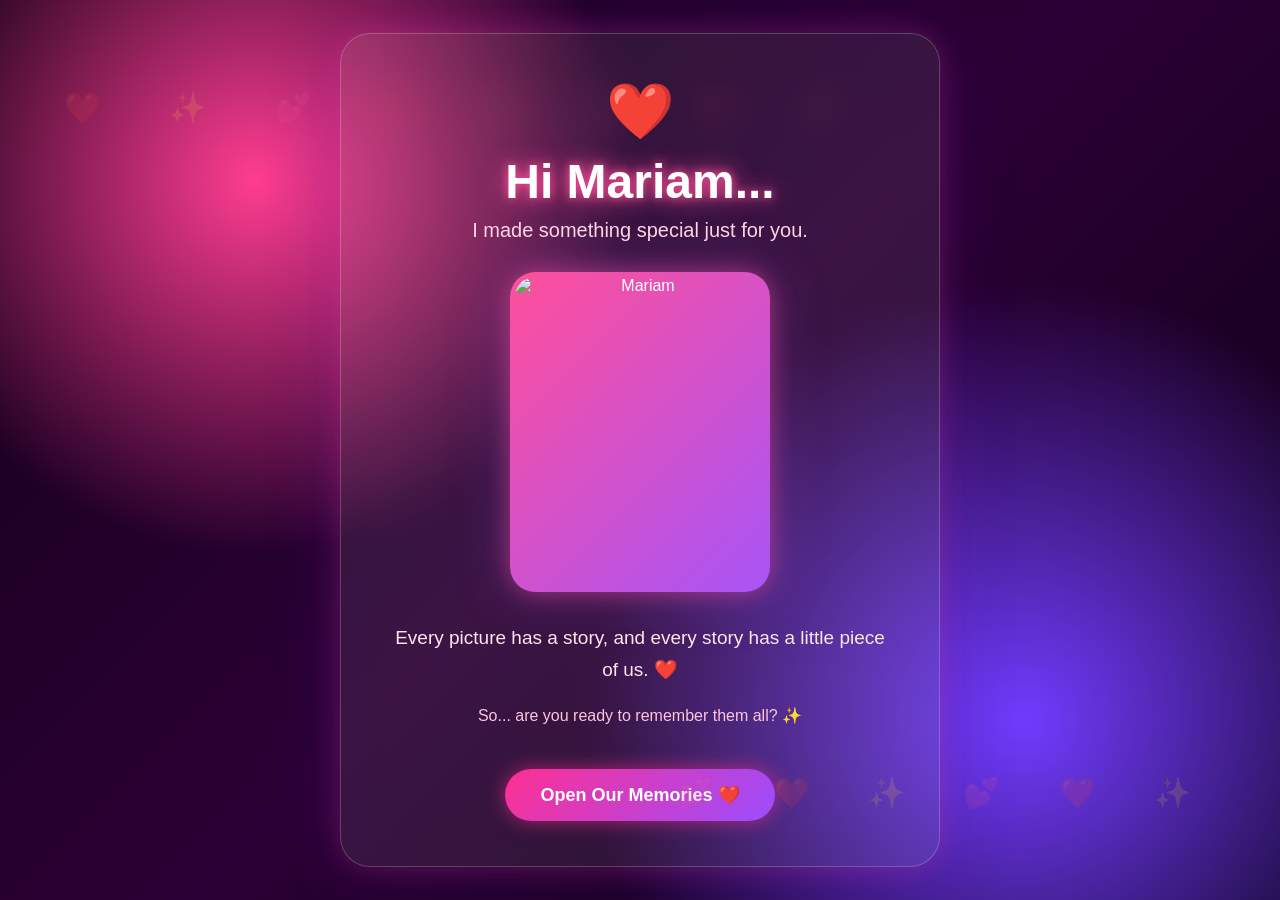
==== mariam.html @ 78972c7c "Add files via upload" ====
<!DOCTYPE html>
<html lang="en">

<head>
    <meta charset="UTF-8">

    <meta name="viewport" content="width=device-width, initial-scale=1.0">

    <title>For Mariam ❤️</title>

    <link rel="stylesheet" href="style.css">
</head>

<body class="mariam-page">

    <div class="mariam-container">

        <div class="heart">❤️</div>

        <h1>Hi Mariam...</h1>

        <p class="intro">
            I made something special just for you.
        </p>

        <div class="mariam-photo">
            <img src="images/mariam.jpg" alt="Mariam">
        </div>

        <p class="message">
            Every picture has a story,
            and every story has a little piece of us. ❤️
        </p>

        <p class="message small">
            So... are you ready to remember them all? ✨
        </p>


        <a href="memories.html" class="memories-button">
    Open Our Memories ❤️
</a>


    </div>

</body>

</html>
---- style.css ----
* {
    margin: 0;
    padding: 0;
    box-sizing: border-box;
}

body {
    min-height: 100vh;
    font-family: Arial, sans-serif;

    background:
        radial-gradient(circle at 20% 20%, #ff4f9a 0%, transparent 30%),
        radial-gradient(circle at 80% 80%, #7c3aed 0%, transparent 30%),
        linear-gradient(135deg, #100014, #26002f, #08000d);

    display: flex;
    justify-content: center;
    align-items: center;

    color: white;
    overflow-x: hidden;
    overflow-y: auto;
}

body::before {
    content: "❤️ ✨ 💕 ❤️ ✨ 💕 ❤️ ✨";
    position: fixed;
    top: 10%;
    left: 5%;
    font-size: 30px;
    opacity: 0.15;
    letter-spacing: 30px;
    animation: float 8s infinite linear;
}

body::after {
    content: "💕 ❤️ ✨ 💕 ❤️ ✨";
    position: fixed;
    bottom: 10%;
    right: 5%;
    font-size: 30px;
    opacity: 0.15;
    letter-spacing: 25px;
    animation: float 10s infinite linear reverse;
}

.login-box {
    width: 90%;
    max-width: 420px;

    padding: 45px 35px;

    text-align: center;

    background: rgba(255, 255, 255, 0.08);

    border: 1px solid rgba(255, 255, 255, 0.2);

    border-radius: 30px;

    backdrop-filter: blur(20px);

    box-shadow:
        0 0 30px rgba(255, 0, 128, 0.3),
        inset 0 0 30px rgba(255, 255, 255, 0.03);
}

.heart {
    font-size: 55px;
    margin-bottom: 15px;

    animation: heartbeat 1.5s infinite;
}

.login-box h1 {
    font-size: 35px;
    margin-bottom: 10px;

    text-shadow:
        0 0 10px #ff4f9a,
        0 0 25px #ff4f9a;
}

.login-box > p {
    color: #ffc9e5;
    margin-bottom: 30px;
    font-size: 16px;
}

input {
    width: 100%;

    padding: 16px;

    margin-bottom: 15px;

    border: 1px solid rgba(255,255,255,0.25);

    border-radius: 15px;

    outline: none;

    background: rgba(0,0,0,0.25);

    color: white;

    font-size: 16px;

    text-align: center;
}

input::placeholder {
    color: #e9c4d9;
}

input:focus {
    border-color: #ff4f9a;

    box-shadow:
        0 0 15px rgba(255,79,154,0.5);
}

button {
    width: 100%;

    padding: 16px;

    margin-top: 10px;

    border: none;

    border-radius: 15px;

    background: linear-gradient(
        90deg,
        #ff2f92,
        #9b4dff
    );

    color: white;

    font-size: 17px;

    font-weight: bold;

    cursor: pointer;

    transition: 0.3s;

    box-shadow:
        0 0 20px rgba(255,47,146,0.4);
}

button:hover {
    transform: scale(1.04);

    box-shadow:
        0 0 35px rgba(255,47,146,0.8);
}

#error {
    margin-top: 20px;

    color: #ff9bc7;

    font-size: 15px;
}

@keyframes heartbeat {

    0% {
        transform: scale(1);
    }

    25% {
        transform: scale(1.15);
    }

    40% {
        transform: scale(1);
    }

    60% {
        transform: scale(1.15);
    }

    100% {
        transform: scale(1);
    }
}

@keyframes float {

    0% {
        transform: translateY(0);
    }

    50% {
        transform: translateY(-30px);
    }

    100% {
        transform: translateY(0);
    }
}

@media (max-width: 500px) {

    .login-box {
        padding: 35px 25px;
    }

    .login-box h1 {
        font-size: 28px;
    }

}
/* =========================
   MARIAM INTRO PAGE ❤️
========================= */

.mariam-page {
    min-height: 100vh;
    margin: 0;

    display: flex;
    justify-content: center;
    align-items: center;

    font-family: Arial, sans-serif;
    color: white;

    background:
        radial-gradient(circle at 20% 20%, #ff3d91 0%, transparent 30%),
        radial-gradient(circle at 80% 80%, #713cff 0%, transparent 35%),
        linear-gradient(135deg, #120016, #2b0035, #09000f);

    overflow-x: hidden;
}


/* Main box */

.mariam-container {
    width: min(90%, 600px);

    padding: 45px 35px;

    text-align: center;

    border-radius: 30px;

    background: rgba(255, 255, 255, 0.08);

    border: 1px solid rgba(255, 255, 255, 0.2);

    backdrop-filter: blur(18px);

    box-shadow:
        0 0 30px rgba(255, 55, 150, 0.25),
        0 0 80px rgba(120, 50, 255, 0.15);

    animation: fadeIn 1.2s ease;
}


/* Heart */

.heart {
    font-size: 55px;

    margin-bottom: 10px;

    animation: heartbeat 1.5s infinite;
}


/* Title */

.mariam-container h1 {
    margin: 10px 0;

    font-size: 48px;

    text-shadow:
        0 0 10px #ff4f9a,
        0 0 25px #ff4f9a;
}


/* Intro */

.intro {
    font-size: 20px;

    color: #ffd4e8;

    margin-bottom: 30px;
}


/* Mariam photo */

.mariam-photo {
    width: 260px;
    height: 320px;

    margin: 0 auto 30px;

    border-radius: 25px;

    padding: 5px;

    background: linear-gradient(
        135deg,
        #ff4f9a,
        #a855f7
    );

    box-shadow:
        0 0 25px rgba(255, 79, 154, 0.5),
        0 0 60px rgba(168, 85, 247, 0.25);
}

.mariam-photo img {
    width: 100%;
    height: 100%;

    object-fit: cover;

    border-radius: 20px;

    display: block;
}


/* Messages */

.message {
    font-size: 19px;

    line-height: 1.7;

    color: #ffe5f0;

    margin: 15px auto;

    max-width: 500px;
}

.message.small {
    font-size: 16px;

    color: #ffc5df;
}


/* Button */

.story-button {
    display: inline-block;

    margin-top: 25px;

    padding: 16px 30px;

    border-radius: 50px;

    text-decoration: none;

    color: white;

    font-size: 18px;

    font-weight: bold;

    background: linear-gradient(
        90deg,
        #ff2693,
        #9b4dff
    );

    box-shadow:
        0 0 20px rgba(255, 38, 147, 0.5);

    transition: 0.3s;
}

.story-button:hover {
    transform: scale(1.06);

    box-shadow:
        0 0 30px rgba(255, 38, 147, 0.8);
}


/* Animations */

@keyframes heartbeat {

    0%,
    100% {
        transform: scale(1);
    }

    50% {
        transform: scale(1.15);
    }
}

@keyframes fadeIn {

    from {
        opacity: 0;
        transform: translateY(25px);
    }

    to {
        opacity: 1;
        transform: translateY(0);
    }
}


/* Mobile */

@media (max-width: 600px) {

    .mariam-container {
        padding: 35px 20px;
    }

    .mariam-container h1 {
        font-size: 38px;
    }

    .mariam-photo {
        width: 220px;
        height: 280px;
    }
}
/* =========================
   MEMORIES PAGE ❤️
========================= */

.memories-page {
    min-height: 100vh;
    margin: 0;
    padding: 60px 20px 100px;
    box-sizing: border-box;

    font-family: Arial, sans-serif;
    color: white;

    background:
        radial-gradient(circle at 15% 15%, #ff3d91 0%, transparent 28%),
        radial-gradient(circle at 85% 80%, #713cff 0%, transparent 32%),
        linear-gradient(135deg, #16001d, #2b0038, #0d0012);

    overflow-x: hidden;
    overflow-y: auto;

    display: block;
}


/* =========================
   TITLE
========================= */

.memories-header {
    text-align: center;
    margin-bottom: 60px;
}

.memories-header .small-heart {
    font-size: 45px;
}

.memories-header h1 {
    font-size: 48px;
    margin: 10px 0;

    text-shadow:
        0 0 10px #ff4f9a,
        0 0 25px #ff4f9a;
}

.memories-header p {
    font-size: 19px;
    color: #ffd6ec;
}

.memories-header .flip-hint {
    font-size: 15px;
    opacity: 0.7;
}


/* =========================
   MEMORIES CONTAINER
========================= */

.memory-grid {
    width: 100%;
    max-width: 650px;

    margin: 0 auto;

    display: flex;
    flex-direction: column;
    align-items: center;

    gap: 50px;
}


/* =========================
   MEMORY CARD
========================= */

.memory-card {
    width: 100%;
    max-width: 500px;
    height: 320px;

    position: relative;

    perspective: 1200px;

    cursor: pointer;

    margin: 0 auto;
}


/* =========================
   CARD INNER
========================= */

.memory-card-inner {
    width: 100%;
    height: 100%;

    position: relative;

    transform-style: preserve-3d;

    transition: transform 0.9s ease;
}


/* =========================
   FLIP ON HOVER ❤️
========================= */

.memory-card:hover .memory-card-inner {
    transform: rotateY(180deg);
}


/* =========================
   FRONT + BACK
========================= */

.memory-front,
.memory-back {
    position: absolute;

    inset: 0;

    width: 100%;
    height: 100%;

    border-radius: 28px;

    padding: 25px;

    box-sizing: border-box;

    backface-visibility: hidden;

    overflow: hidden;
}


/* =========================
   FRONT
========================= */

.memory-front {

    background: #24102d;

    border: 2px solid rgba(255, 79, 154, 0.7);

    box-shadow:
        0 0 30px rgba(255, 47, 146, 0.35);
}


/* =========================
   IMAGE
========================= */

.memory-front img {

    width: 100%;
    height: 100%;

    object-fit: cover;

    display: block;

    position: absolute;

    inset: 0;

    border-radius: 26px;
}


/* =========================
   DARK GRADIENT
========================= */

.memory-front::after {

    content: "";

    position: absolute;

    inset: 0;

    background:
        linear-gradient(
            to top,
            rgba(0, 0, 0, 0.85),
            transparent 55%
        );

    border-radius: 26px;
}


/* =========================
   IMAGE TITLE
========================= */

.memory-front h3 {

    position: absolute;

    bottom: 25px;
    left: 0;

    width: 100%;

    padding: 0 20px;

    box-sizing: border-box;

    text-align: center;

    z-index: 2;

    font-size: 28px;

    margin: 0;

    color: white;

    text-shadow:
        0 0 10px black,
        0 0 20px #ff4f9a;
}


/* =========================
   BACK
========================= */

.memory-back {

    transform: rotateY(180deg);

    display: flex;

    flex-direction: column;

    justify-content: flex-start;

    align-items: center;

    text-align: center;

    background:
        linear-gradient(
            135deg,
            #48123f,
            #30105b
        );

    border: 2px solid rgba(255, 79, 154, 0.7);

    box-shadow:
        0 0 35px rgba(168, 85, 247, 0.35);

    overflow: hidden;
}


/* =========================
   BACK TITLE
========================= */

.memory-back h3 {

    flex-shrink: 0;

    font-size: 28px;

    margin: 0 0 12px;

    color: white;

    text-shadow:
        0 0 12px #ff4f9a;
}


/* =========================
   BACK MESSAGE
========================= */

.memory-back p {

    width: 100%;

    max-width: 450px;

    flex: 1;

    overflow-y: auto;

    padding: 0 12px 5px;

    margin: 0;

    box-sizing: border-box;

    font-size: 17px;

    line-height: 1.7;

    color: #ffe1ef;

    scrollbar-width: thin;

    scrollbar-color: #ff4f9a transparent;
}


/* =========================
   SCROLLBAR
========================= */

.memory-back p::-webkit-scrollbar {
    width: 4px;
}

.memory-back p::-webkit-scrollbar-thumb {
    background: #ff4f9a;
    border-radius: 10px;
}

.memory-back p::-webkit-scrollbar-track {
    background: transparent;
}


/* =========================
   FOOTER
========================= */

.memories-footer {

    text-align: center;

    margin-top: 70px;

    font-size: 18px;

    color: #ffc9e3;
}


/* =========================
   BUTTON
========================= */

.memories-button {

    display: inline-block;

    margin-top: 25px;

    padding: 15px 35px;

    border-radius: 50px;

    background:
        linear-gradient(
            135deg,
            #ff2f92,
            #9b4dff
        );

    color: white;

    text-decoration: none;

    font-size: 18px;

    font-weight: bold;

    box-shadow:
        0 0 20px rgba(255, 47, 146, 0.6);

    transition: 0.3s ease;
}

.memories-button:hover {

    transform: scale(1.08);

    box-shadow:
        0 0 35px rgba(255, 47, 146, 0.9);
}


/* =========================
   MOBILE
========================= */

@media (max-width: 600px) {

    .memories-page {

        padding: 40px 15px 70px;
    }

    .memories-header {

        margin-bottom: 45px;
    }

    .memories-header h1 {

        font-size: 38px;
    }

    .memory-grid {

        width: 100%;

        max-width: 100%;

        gap: 35px;
    }

    .memory-card {

        width: 100%;

        max-width: 500px;

        height: 380px;
    }

    .memory-front,
    .memory-back {

        border-radius: 24px;

        padding: 30px 20px;
    }

    .memory-front img {

        border-radius: 22px;
    }

    .memory-back h3 {

        font-size: 25px;
    }

    .memory-back p {

        font-size: 17px;
    }
}

/* Special image sizes for Memory 2, 3 and 5 */

.memory-img-2,
.memory-img-3,
.memory-img-5 {
    object-fit: contain !important;
    padding: 15px;
}

.memory-img-2,
.memory-img-3,
.memory-img-4,
.memory-img-5,
.memory-img-6 {
    object-fit: contain !important;
    padding: 15px;
}

/* Beautiful background for portrait/smaller memories */

.memory-img-2,
.memory-img-3,
.memory-img-4,
.memory-img-5,
.memory-img-6 {
    object-fit: contain !important;
    padding: 15px;

    background:
        radial-gradient(
            circle at center,
            rgba(255, 79, 154, 0.25),
            transparent 65%
        ),
        linear-gradient(
            135deg,
            #18001f,
            #3a1045,
            #17001d
        );

    border-radius: 26px;

    box-shadow:
        inset 0 0 35px rgba(255, 79, 154, 0.15);
}

/* =========================
   SECRET MESSAGE PAGE 💌
========================= */

.secret-page {
    min-height: 100vh;
    margin: 0;
    padding: 60px 20px;

    display: flex;
    justify-content: center;
    align-items: center;

    box-sizing: border-box;

    font-family: Arial, sans-serif;
    color: white;

    background:
        radial-gradient(
            circle at 20% 20%,
            rgba(255, 79, 154, 0.35),
            transparent 30%
        ),
        radial-gradient(
            circle at 80% 80%,
            rgba(124, 58, 237, 0.35),
            transparent 30%
        ),
        linear-gradient(
            135deg,
            #100014,
            #26002f,
            #08000d
        );

    overflow-x: hidden;
    overflow-y: auto;
}


/* Main container */

.secret-container {
    width: min(90%, 650px);

    padding: 55px 40px;

    text-align: center;

    background: rgba(255, 255, 255, 0.07);

    border: 1px solid rgba(255, 255, 255, 0.2);

    border-radius: 30px;

    backdrop-filter: blur(20px);

    box-shadow:
        0 0 40px rgba(255, 47, 146, 0.25),
        0 0 100px rgba(124, 58, 237, 0.15);

    box-sizing: border-box;
}


/* Heart */

.secret-heart {
    font-size: 65px;

    margin-bottom: 15px;

    animation: heartbeat 1.5s infinite;
}


/* Title */

.secret-container h1 {
    font-size: 42px;

    margin: 10px 0 15px;

    text-shadow:
        0 0 10px #ff4f9a,
        0 0 25px #ff4f9a;
}


/* Intro */

.secret-intro {
    font-size: 19px;

    color: #ffd4e8;

    margin-bottom: 30px;
}


/* Open button */

#openMessage {
    width: auto;

    padding: 16px 35px;

    margin-top: 10px;

    border: none;

    border-radius: 50px;

    background:
        linear-gradient(
            135deg,
            #ff2f92,
            #9b4dff
        );

    color: white;

    font-size: 17px;

    font-weight: bold;

    cursor: pointer;

    box-shadow:
        0 0 25px rgba(255, 47, 146, 0.5);

    transition: 0.3s ease;
}

#openMessage:hover {
    transform: scale(1.07);

    box-shadow:
        0 0 40px rgba(255, 47, 146, 0.8);
}


/* Secret message */

.secret-message {
    display: none;

    margin-top: 30px;

    opacity: 0;
}

.secret-message.show {
    display: block;

    animation: secretReveal 2s ease forwards;
}


/* Message title */

.secret-message h2 {
    font-size: 35px;

    margin-bottom: 25px;

    color: white;

    text-shadow:
        0 0 12px #ff4f9a,
        0 0 25px #ff4f9a;
}


/* Message text */

.secret-message p {
    font-size: 18px;

    line-height: 1.9;

    color: #ffe1ef;

    white-space: pre-line;
}


/* Important love text */

.love-text {
    display: inline-block;

    margin-top: 10px;

    font-size: 28px;

    color: #ff8fc4;

    text-shadow:
        0 0 15px #ff4f9a;

    animation: loveGlow 2s infinite alternate;
}


/* Final heart */

.final-heart {
    margin-top: 30px;

    font-size: 45px;

    animation: heartbeat 1.5s infinite;
}


/* Made with love */

.made-with-love {
    margin-top: 20px;

    font-size: 14px !important;

    color: #d9a9c7 !important;

    opacity: 0.8;
}


/* Reveal animation */

@keyframes secretReveal {

    from {
        opacity: 0;
        transform: translateY(30px);
    }

    to {
        opacity: 1;
        transform: translateY(0);
    }
}


/* Love glow */

@keyframes loveGlow {

    from {
        transform: scale(1);
    }

    to {
        transform: scale(1.08);
    }
}


/* Mobile */

@media (max-width: 600px) {

    .secret-page {
        padding: 35px 15px;
    }

    .secret-container {
        width: 95%;

        padding: 40px 22px;
    }

    .secret-container h1 {
        font-size: 32px;
    }

    .secret-message h2 {
        font-size: 29px;
    }

    .secret-message p {
        font-size: 16px;
        line-height: 1.8;
    }

    .love-text {
        font-size: 24px;
    }
}

/* =========================
   SECRET BUTTON 💌
========================= */

.secret-button {
    display: inline-block;

    margin-top: 25px;

    padding: 16px 35px;

    border-radius: 50px;

    text-decoration: none;

    color: white;

    font-size: 18px;

    font-weight: bold;

    background:
        linear-gradient(
            135deg,
            #ff2f92,
            #9b4dff
        );

    box-shadow:
        0 0 25px rgba(255, 47, 146, 0.5);

    transition: 0.3s ease;
}

.secret-button:hover {
    transform: scale(1.08);

    box-shadow:
        0 0 40px rgba(255, 47, 146, 0.85);
}
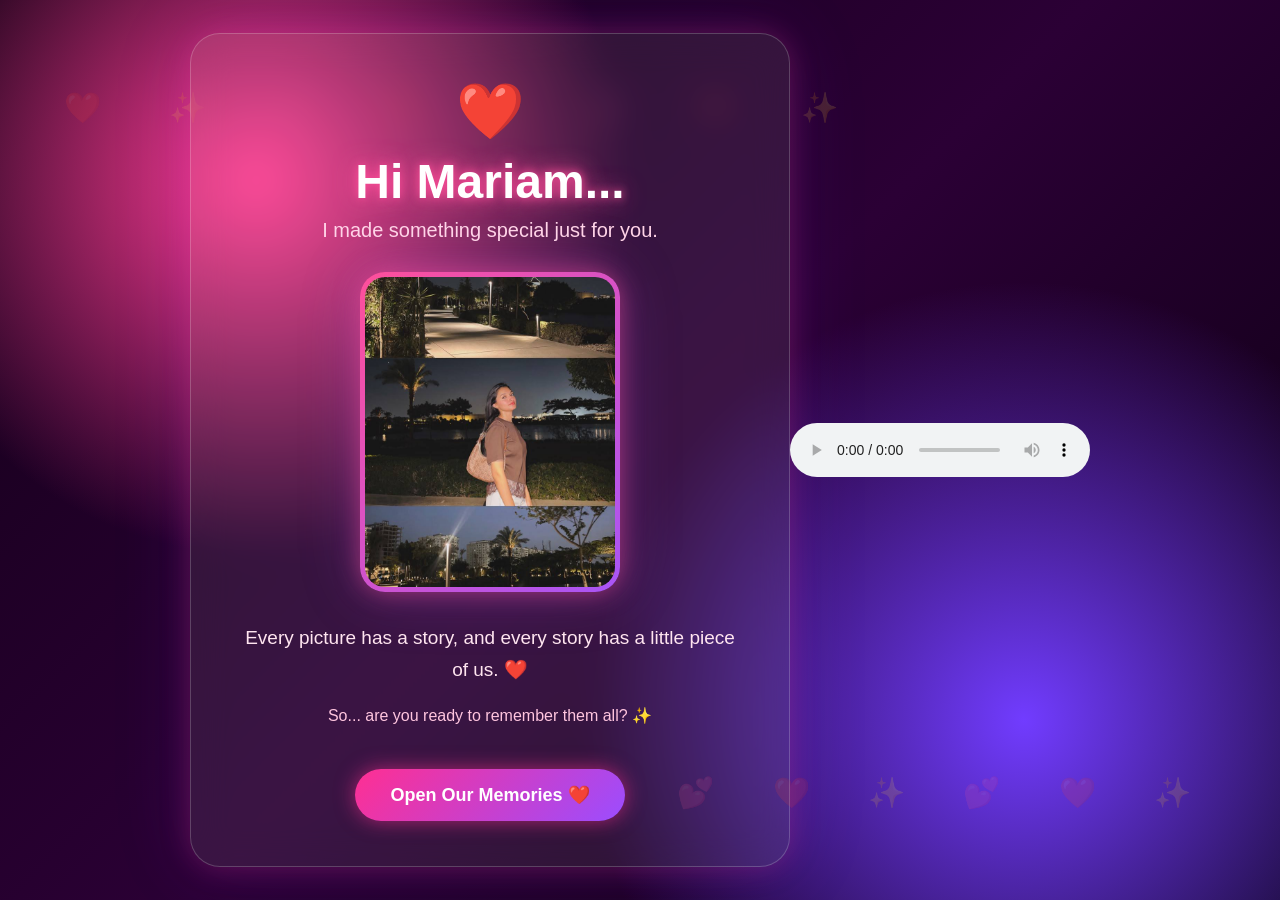
==== commit c01bd88e: "Test background music" ====
--- a/mariam.html
+++ b/mariam.html
@@ -44,6 +44,22 @@
 
     </div>
 
+<audio id="backgroundMusic" controls loop>
+    <source src="music/song.mp3" type="audio/mpeg">
+</audio>
+
+<script>
+    const music = document.getElementById("backgroundMusic");
+
+    if (localStorage.getItem("musicStarted") === "true") {
+        music.volume = 0.5;
+        music.play().catch(error => {
+            console.log("Music could not autoplay:", error);
+        });
+    }
+    
+</script>
+    
 </body>
 
-</html>+</html>
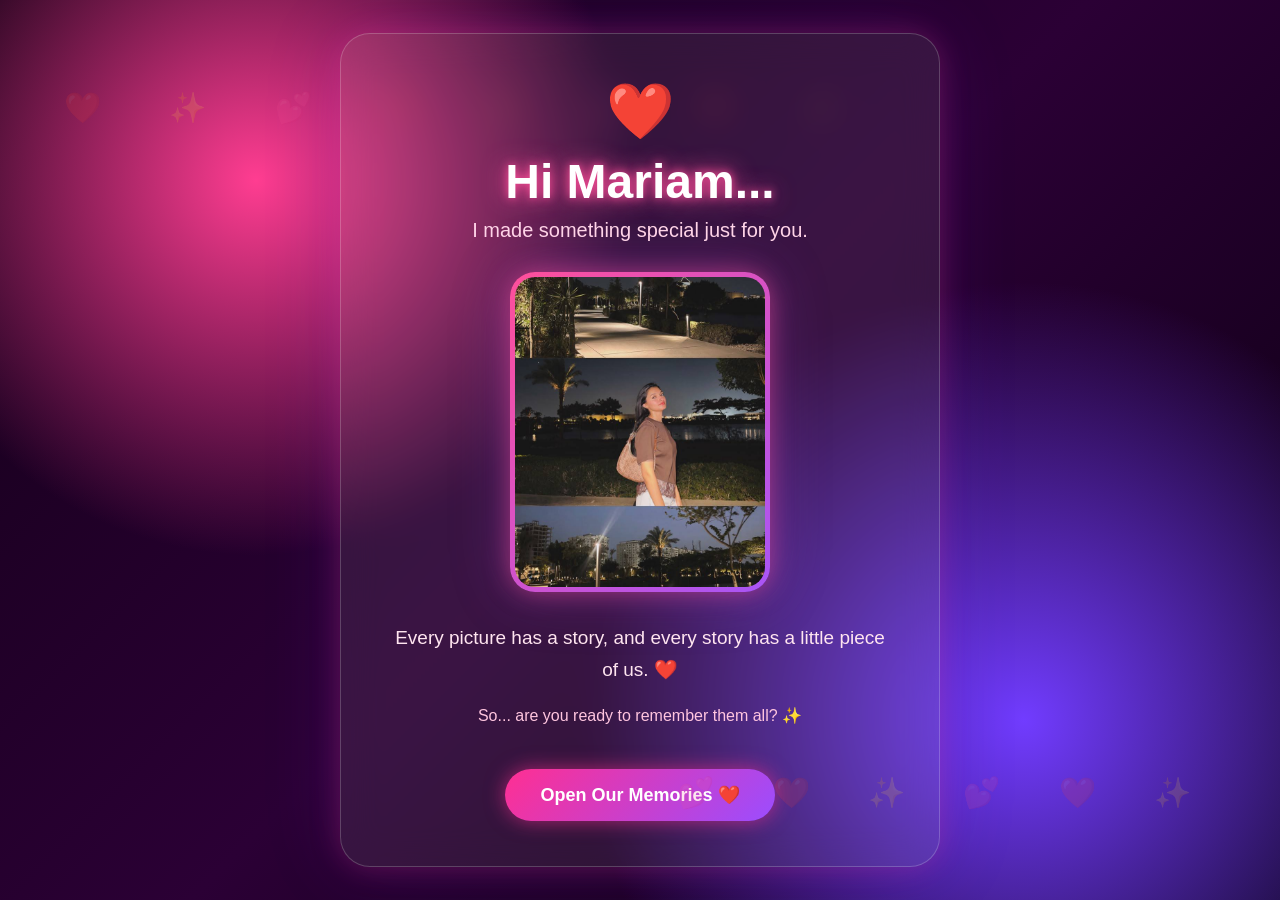
==== commit 4c075f26: "Hide music controls" ====
--- a/mariam.html
+++ b/mariam.html
@@ -44,10 +44,9 @@
 
     </div>
 
-<audio id="backgroundMusic" controls loop>
+<audio id="backgroundMusic" loop>
     <source src="music/song.mp3" type="audio/mpeg">
 </audio>
-
 <script>
     const music = document.getElementById("backgroundMusic");
 
